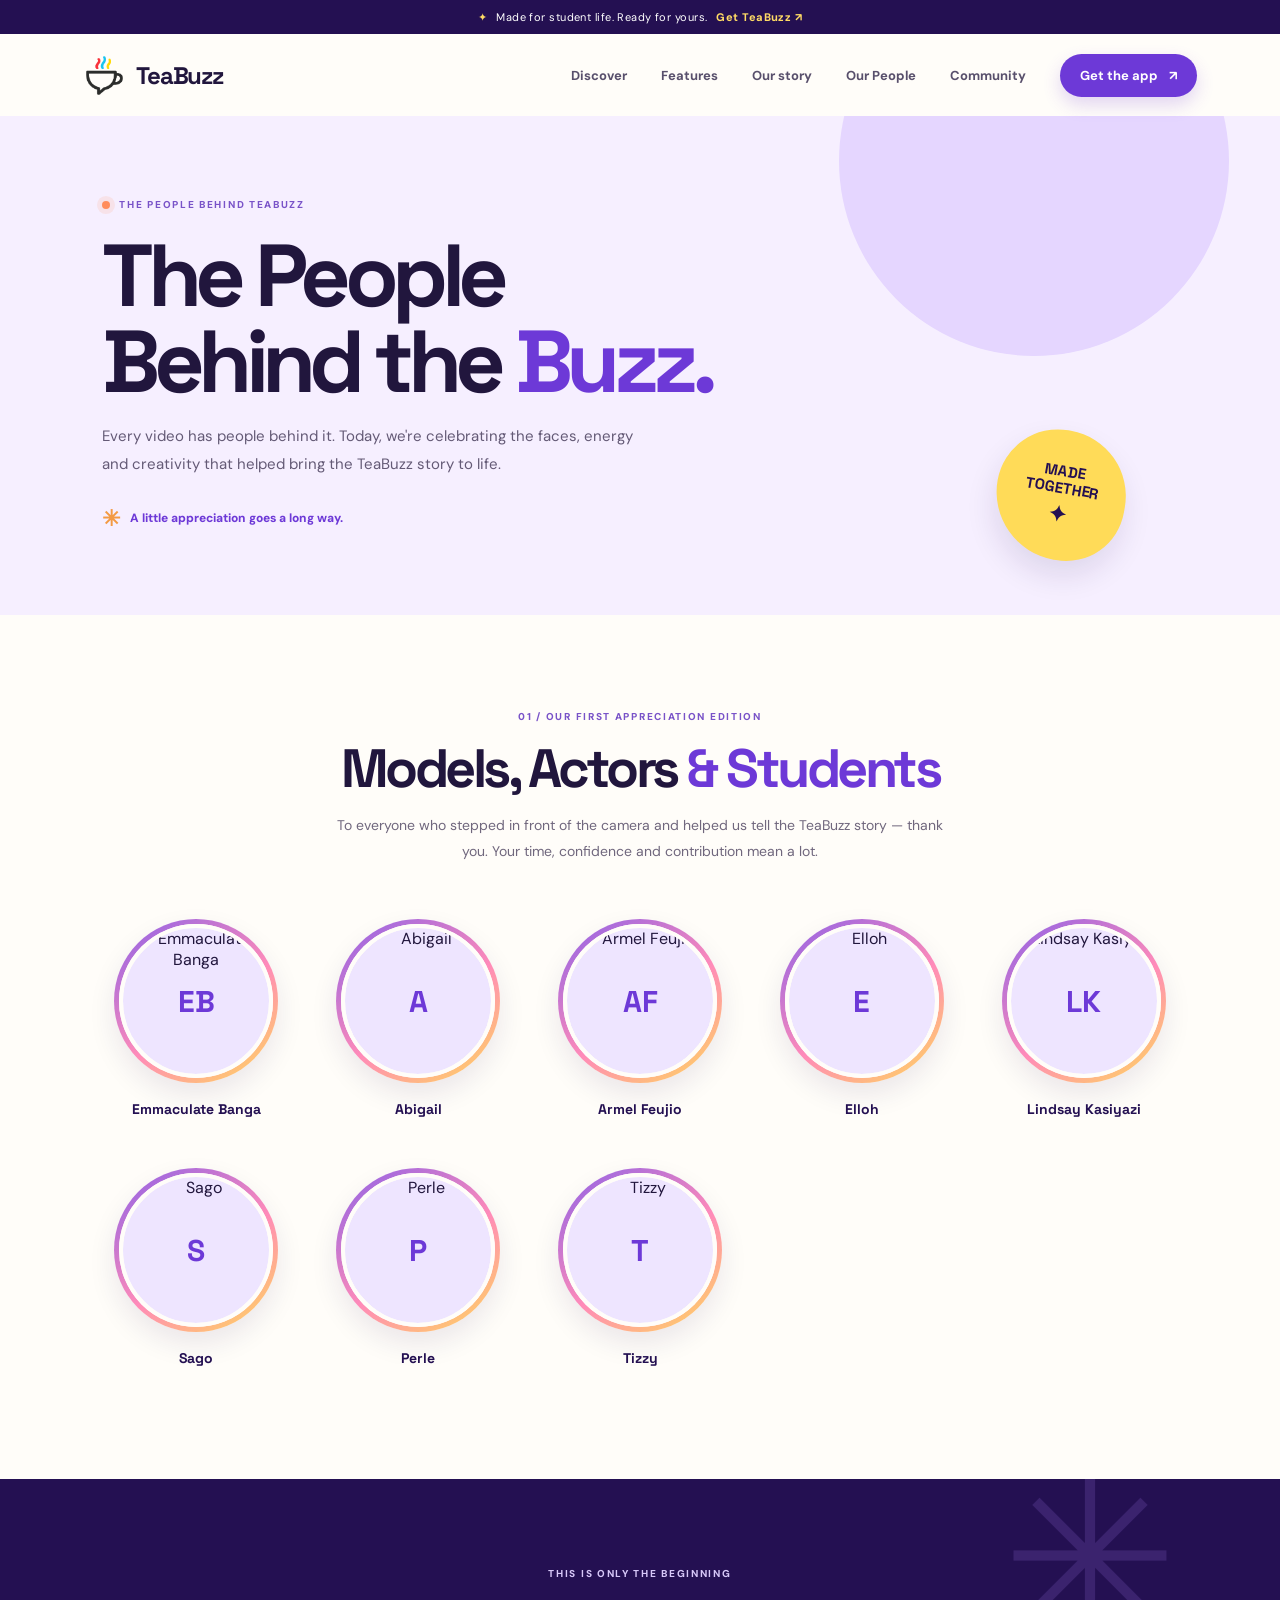
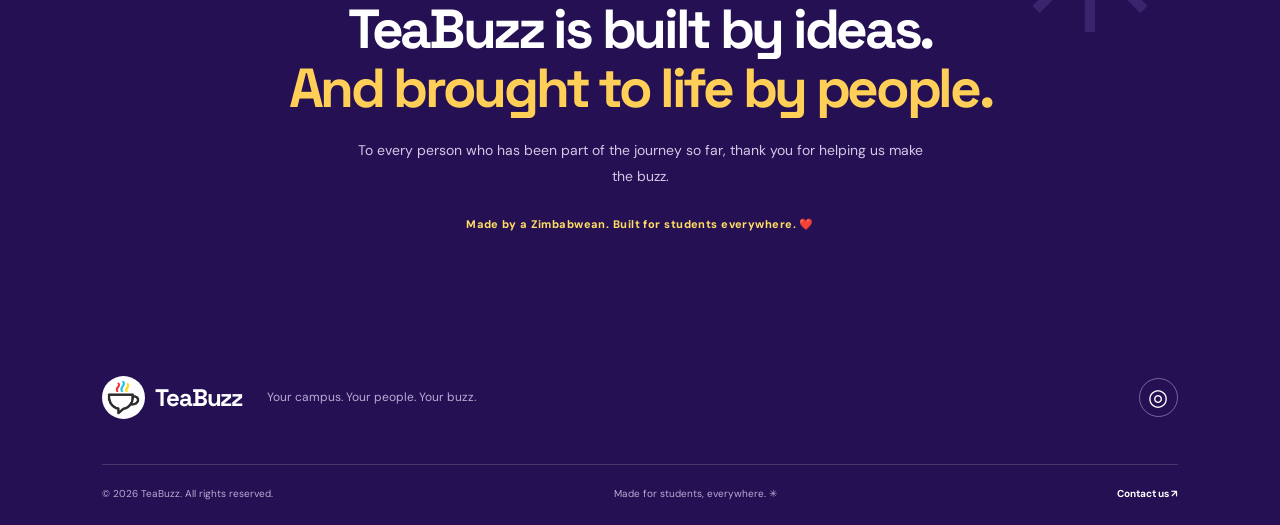
==== our-people.html @ c519b357 "Add files via upload" ====
<!doctype html>
<html lang="en">
<head>
  <meta charset="utf-8">
  <meta name="viewport" content="width=device-width, initial-scale=1">
  <meta name="theme-color" content="#241052">
  <meta name="description" content="Meet the people who helped bring TeaBuzz to life.">
  <title>The People Behind the Buzz | TeaBuzz</title>
  <link rel="icon" type="image/png" href="assets/favicon.png?v=1">
  <link rel="apple-touch-icon" href="assets/favicon.png?v=1">
  <link rel="preconnect" href="https://fonts.googleapis.com">
  <link rel="preconnect" href="https://fonts.gstatic.com" crossorigin>
  <link href="https://fonts.googleapis.com/css2?family=DM+Sans:wght@400;500;600;700;800&family=Space+Grotesk:wght@500;600;700&display=swap" rel="stylesheet">
  <link rel="stylesheet" href="style.css">
  <link rel="stylesheet" href="our-people.css">
</head>
<body>
  <div class="announcement"><span class="spark">✦</span> Made for student life. Ready for yours. <a href="index.html#download">Get TeaBuzz <span>↗</span></a></div>
  <header class="site-header" id="top">
    <a class="brand" href="index.html" aria-label="TeaBuzz home"><img src="assets/logo.png" alt="TeaBuzz logo"><span>TeaBuzz</span></a>
    <button class="menu-toggle" aria-label="Open navigation" aria-expanded="false"><i></i><i></i></button>
    <nav class="nav" aria-label="Main navigation">
      <a href="index.html#discover">Discover</a><a href="index.html#features">Features</a><a href="index.html#story">Our story</a>
      <a href="our-people.html" aria-current="page">Our People</a><a href="index.html#community">Community</a><a class="nav-cta" href="index.html#download">Get the app <span>↗</span></a>
    </nav>
  </header>
  <main class="people-page">
    <section class="people-hero"><div class="people-hero-glow"></div><div class="people-hero-content">
      <div class="people-eyebrow"><span></span> THE PEOPLE BEHIND TEABUZZ</div>
      <h1>The People<br>Behind the <em>Buzz.</em></h1>
      <p>Every video has people behind it. Today, we're celebrating the faces, energy and creativity that helped bring the TeaBuzz story to life.</p>
      <div class="people-hero-note"><b>✳</b> A little appreciation goes a long way.</div>
    </div><div class="people-hero-sticker" aria-hidden="true">MADE<br>TOGETHER <span>✦</span></div></section>
    <section class="people-gallery" aria-labelledby="models-actors-heading">
      <div class="people-section-heading"><div class="people-kicker">01 / OUR FIRST APPRECIATION EDITION</div>
        <h2 id="models-actors-heading">Models, Actors <em>&amp; Students</em></h2>
        <p>To everyone who stepped in front of the camera and helped us tell the TeaBuzz story — thank you. Your time, confidence and contribution mean a lot.</p>
      </div>
      <div class="people-grid">
        <article class="person-card"><div class="person-portrait"><span>EB</span><img src="assets/emmaculate-banga.jpg" alt="Emmaculate Banga" loading="lazy"></div><h3>Emmaculate Banga</h3></article>
        <article class="person-card"><div class="person-portrait"><span>A</span><img src="assets/abigail.jpg" alt="Abigail" loading="lazy"></div><h3>Abigail</h3></article>
        <article class="person-card"><div class="person-portrait"><span>AF</span><img src="assets/armel-feujio.jpg" alt="Armel Feujio" loading="lazy"></div><h3>Armel Feujio</h3></article>
        <article class="person-card"><div class="person-portrait"><span>E</span><img src="assets/elloh.jpg" alt="Elloh" loading="lazy"></div><h3>Elloh</h3></article>
        <article class="person-card"><div class="person-portrait"><span>LK</span><img src="assets/lindsay-kasiyazi.jpg" alt="Lindsay Kasiyazi" loading="lazy"></div><h3>Lindsay Kasiyazi</h3></article>
        <article class="person-card"><div class="person-portrait"><span>S</span><img src="assets/sago.jpg" alt="Sago" loading="lazy"></div><h3>Sago</h3></article>
        <article class="person-card"><div class="person-portrait"><span>P</span><img src="assets/perle.jpg" alt="Perle" loading="lazy"></div><h3>Perle</h3></article>
        <article class="person-card"><div class="person-portrait"><span>T</span><img src="assets/tizzy.jpg" alt="Tizzy" loading="lazy"></div><h3>Tizzy</h3></article>
      </div>
    </section>
    <section class="people-thanks"><div class="people-thanks-star">✳</div><div class="people-kicker">THIS IS ONLY THE BEGINNING</div>
      <h2>TeaBuzz is built by ideas.<br><em>And brought to life by people.</em></h2>
      <p>To every person who has been part of the journey so far, thank you for helping us make the buzz.</p>
      <span>Made by a Zimbabwean. Built for students everywhere. ❤️</span>
    </section>
  </main>
  <footer class="footer"><div class="footer-main">
    <a class="brand footer-brand" href="index.html"><img src="assets/logo.png" alt=""><span>TeaBuzz</span></a>
    <p>Your campus. Your people. Your buzz.</p><div class="footer-social"><a href="https://www.instagram.com/teabu_zz/" target="_blank" rel="noopener" aria-label="Instagram">◎</a></div>
  </div><div class="footer-bottom"><span>© <span id="year"></span> TeaBuzz. All rights reserved.</span><span>Made for students, everywhere. ✳</span><a href="mailto:blackishtechnologies@gmail.com">Contact us ↗</a></div></footer>
  <script src="script.js"></script>
  <script>
    document.querySelectorAll('.person-portrait img').forEach(img => {
      img.addEventListener('error', () => { img.hidden = true; });
    });
  </script>
</body>
</html>
---- style.css ----
*{box-sizing:border-box}html{scroll-behavior:smooth}body{margin:0;color:#21163d;background:#fffdf9;font-family:"DM Sans",sans-serif;overflow-x:hidden}a{color:inherit;text-decoration:none}img{display:block;max-width:100%}:root{--purple:#6d39d7;--deep:#241052;--pink:#ff6fae;--yellow:#ffd84f;--orange:#ff9555;--cream:#fff7e9;--ink:#21163d}.announcement{height:34px;background:#241052;color:#fff;text-align:center;font-size:11px;letter-spacing:.04em;display:flex;align-items:center;justify-content:center;gap:9px}.announcement a{font-weight:800;color:#ffdb65}.announcement .spark{color:#ffdb65}.site-header{height:82px;padding:0 6.5%;display:flex;align-items:center;justify-content:space-between;background:#fffdf9;position:relative;z-index:20}.brand{display:flex;align-items:center;gap:10px;font-family:"Space Grotesk";font-weight:700;font-size:24px;letter-spacing:-1.2px}.brand img{width:43px;height:43px;object-fit:contain}.nav{display:flex;align-items:center;gap:34px;font-size:13px;font-weight:700}.nav>a:not(.nav-cta){opacity:.75;transition:.2s}.nav>a:hover{color:var(--purple);opacity:1}.nav-cta{background:var(--purple);color:white;padding:13px 20px;border-radius:30px;box-shadow:0 8px 18px #6d39d733}.nav-cta span{margin-left:8px}.menu-toggle{display:none}.hero{min-height:690px;padding:85px 8% 95px;background:#f6efff;display:grid;grid-template-columns:1fr 1fr;align-items:center;position:relative;overflow:hidden}.hero-copy{position:relative;z-index:3;max-width:570px}.eyebrow,.section-kicker{font-size:10px;letter-spacing:.17em;font-weight:800;color:#7953c8}.eyebrow{display:flex;align-items:center;gap:9px}.eyebrow-dot{width:8px;height:8px;background:#ff8d5d;border-radius:50%;box-shadow:0 0 0 5px #ff8d5d22}.hero h1,.intro h2,.features h2,.story h2,.community h2,.download h2{font-family:"Space Grotesk";font-weight:700;letter-spacing:-.075em;line-height:.99;margin:24px 0}.hero h1{font-size:clamp(58px,7vw,98px)}.hero h1 span{color:var(--purple);position:relative}.hero h1 span:after{content:"";position:absolute;left:0;right:3%;height:9px;background:#ffcc57;bottom:-5px;border-radius:50%;transform:rotate(-2deg);z-index:-1}.hero-intro{font-size:16px;line-height:1.8;color:#645a76;max-width:450px;margin:30px 0}.hero-actions{display:flex;gap:12px;flex-wrap:wrap}.button{display:inline-flex;align-items:center;gap:11px;padding:12px 19px;border-radius:14px;font-weight:800;font-size:13px;transition:transform .25s,box-shadow .25s}.button:hover{transform:translateY(-4px);box-shadow:0 14px 24px #24105222}.button small{display:block;font-size:8px;letter-spacing:.07em;font-weight:600;opacity:.7;margin-bottom:2px}.button-dark{background:#241052;color:white}.button-light{background:#fff;color:#241052;box-shadow:0 8px 22px #24105212}.store-icon{font-size:24px}.play-icon{font-size:21px}.hero-proof{display:flex;align-items:center;gap:12px;margin-top:34px;color:#7a7188;font-size:11px}.hero-proof strong{color:#241052}.avatar-stack{display:flex}.avatar-stack b{width:27px;height:27px;border-radius:50%;background:#ffcf52;border:2px solid #f6efff;display:grid;place-items:center;margin-right:-7px;font-size:11px;color:#241052}.avatar-stack b:nth-child(2){background:#ff8fb9}.avatar-stack b:nth-child(3){background:#8c69e9;color:white}.hero-art{height:510px;position:relative;z-index:2}.phone{position:absolute;background:#fff;border:7px solid #20143a;border-radius:35px;overflow:hidden;box-shadow:0 28px 65px #2b175733}.phone img{width:100%;height:100%;object-fit:cover;object-position:top}.phone-main{width:222px;height:455px;left:25%;top:23px;transform:rotate(-7deg);z-index:3}.phone-side{width:185px;height:375px;left:59%;top:110px;transform:rotate(8deg);z-index:2}.phone-notch{position:absolute;z-index:2;width:78px;height:17px;background:#20143a;top:0;left:50%;transform:translateX(-50%);border-radius:0 0 12px 12px}.orbit{position:absolute;border:1px dashed #a98be8;border-radius:50%;width:440px;height:440px;left:10%;top:20px;transform:rotate(-18deg)}.orbit-b{width:500px;height:350px;left:0;top:75px;transform:rotate(28deg);border-color:#f3a8c8}.sticker{position:absolute;z-index:5;font-family:"Space Grotesk";font-size:14px;font-weight:700;line-height:1.05;padding:18px 15px;box-shadow:0 12px 24px #24105222}.sticker-yellow{background:#ffdb58;left:4%;top:45px;transform:rotate(-12deg);border-radius:50% 48% 44% 55%;}.sticker-yellow span{font-size:21px}.sticker-pink{background:#ff8bb9;right:0;bottom:40px;transform:rotate(10deg);border-radius:45% 55% 48% 52%}.float-pill{position:absolute;z-index:6;background:#fff;border-radius:30px;padding:11px 16px;box-shadow:0 12px 28px #24105220;font-size:11px;font-weight:800;display:flex;align-items:center;gap:8px}.pill-top{right:4%;top:72px}.pill-bottom{left:3%;bottom:50px}.pill-icon{width:24px;height:24px;border-radius:50%;display:grid;place-items:center}.purple{background:#eee5ff;color:#713cda}.orange{background:#fff0df;color:#f1843e}.sparkle{position:absolute;color:#f5a42b;font-size:29px}.s1{right:13%;top:8px}.s2{left:16%;bottom:9px;color:#ed6eaa}.s3{right:1%;top:48%}.hero-glow{position:absolute;border-radius:50%;filter:blur(2px);opacity:.55}.glow-one{width:400px;height:400px;background:#e5d6ff;right:-130px;top:-170px}.glow-two{width:250px;height:250px;background:#ffe2ee;left:35%;bottom:-180px}.scroll-cue{position:absolute;bottom:25px;left:8%;font-size:9px;letter-spacing:.15em;font-weight:800;color:#8d819e;display:flex;align-items:center;gap:10px}.scroll-cue span{width:27px;height:1px;background:#8d819e}.ticker{overflow:hidden;background:#ffd650;padding:17px 0;color:#241052}.ticker-track{display:flex;align-items:center;justify-content:space-around;gap:32px;white-space:nowrap;font-family:"Space Grotesk";font-weight:700;font-size:13px;letter-spacing:.08em;animation:marquee 26s linear infinite}.ticker b{font-size:19px;color:#7b42dc}@keyframes marquee{to{transform:translateX(-25%)}}.section-pad{padding:110px 8%}.intro{background:#fffdf9}.intro-grid{display:grid;grid-template-columns:1fr .7fr;gap:10%;align-items:end}.intro h2,.features h2,.story h2{font-size:clamp(48px,6vw,76px)}em{font-style:normal;color:var(--purple)}.intro-text{max-width:440px;color:#70677d;font-size:14px;line-height:1.9}.text-link{display:inline-block;margin-top:10px;font-size:12px;font-weight:800;color:var(--purple);border-bottom:1px solid #bda6ee;padding-bottom:6px}.photo-band{height:365px;display:grid;grid-template-columns:1.2fr .8fr .45fr;gap:16px;margin-top:55px;position:relative}.photo-panel{position:relative;border-radius:22px;overflow:hidden}.photo-campus{background:linear-gradient(135deg,#ff9b72,#f05e9a 55%,#6937ce);background-image:linear-gradient(0deg,#24105288,transparent 65%),url("https://images.unsplash.com/photo-1523240795612-9a054b0db644?auto=format&fit=crop&w=1200&q=85");background-position:center;background-size:cover}.photo-overlay{position:absolute;left:27px;bottom:27px;color:#fff;display:grid;gap:10px}.photo-overlay span{font-size:11px;opacity:.75}.photo-overlay strong{font-family:"Space Grotesk";font-size:29px;line-height:1.05}.shape-sun{position:absolute;right:30px;top:30px;width:70px;height:70px;border-radius:50%;background:#ffdb58;mix-blend-mode:screen}.photo-app{background:#efe7ff;display:flex;justify-content:center;align-items:center}.photo-app img{height:115%;width:auto;max-width:85%;object-fit:contain;object-position:top;filter:drop-shadow(0 15px 20px #24105222);transform:rotate(5deg) translateY(24px)}.photo-caption{position:absolute;bottom:15px;left:15px;background:#fff;padding:9px 13px;border-radius:30px;font-size:10px;font-weight:800}.photo-note{border-radius:22px;background:#ffdf69;display:flex;flex-direction:column;justify-content:center;align-items:center;text-align:center;font-family:"Space Grotesk";font-size:22px;line-height:1.05;transform:rotate(2deg)}.photo-note span{font-size:42px;color:#743ed5;margin-bottom:18px}.features{background:#f7f2ff}.features-head{display:flex;justify-content:space-between;align-items:end;margin-bottom:48px}.features-head h2{margin-bottom:0}.features-head>p{max-width:320px;color:#766c83;font-size:14px;line-height:1.8;margin-bottom:8px}.feature-grid{display:grid;grid-template-columns:repeat(2,1fr);gap:20px}.feature-card{min-height:470px;border-radius:24px;padding:28px 30px;position:relative;overflow:hidden}.feature-top{display:flex;justify-content:space-between;align-items:center;position:relative;z-index:2}.feature-number{font-family:"Space Grotesk";font-size:12px;font-weight:700;opacity:.55}.feature-tag{font-size:9px;letter-spacing:.13em;font-weight:800;padding:8px 11px;border-radius:20px;background:#ffffff8a}.feature-card h3{font-family:"Space Grotesk";font-size:35px;line-height:1.02;letter-spacing:-.06em;margin:35px 0 12px;position:relative;z-index:2}.feature-card p{font-size:12px;line-height:1.7;max-width:230px;color:#5d526c;position:relative;z-index:2}.card-feed{background:#ffdfeb}.card-events{background:#ffdf75}.card-hub{background:#d9ccff}.card-market{background:#d5f0e7}.card-connect{background:#ffe3cb}.card-study{background:#e2e8ff}.screen-wrap{position:absolute;right:8%;bottom:-95px;width:190px;height:330px;border:6px solid #20143a;border-radius:27px;overflow:hidden;background:white;box-shadow:0 18px 35px #2410522b;transform:rotate(7deg);z-index:1}.screen-wrap:before{content:"";position:absolute;z-index:2;top:0;left:50%;transform:translateX(-50%);width:65px;height:12px;border-radius:0 0 9px 9px;background:#20143a}.screen-wrap img{width:100%;height:100%;object-fit:cover;object-position:top}.screen-events{transform:rotate(-6deg);right:10%;bottom:-110px}.screen-hub{transform:rotate(6deg);right:10%;bottom:-115px}.screen-market{transform:rotate(-5deg);right:10%;bottom:-115px}.screen-connect{transform:rotate(5deg);right:10%;bottom:-120px}.screen-study{transform:rotate(-5deg);right:10%;bottom:-115px}.card-doodle{position:absolute;right:35px;top:46%;font-size:45px;color:#fff;opacity:.8}.marquee-quote{background:#241052;color:white;text-align:center;padding:90px 20px;position:relative;overflow:hidden}.marquee-quote p{font-family:"Space Grotesk";font-size:clamp(38px,5.5vw,68px);font-weight:700;letter-spacing:-.06em;line-height:1.05;margin:0;position:relative;z-index:2}.marquee-quote em{color:#ffcf58}.marquee-quote>span{display:block;font-size:9px;letter-spacing:.18em;color:#c3b4e5;margin-top:30px}.quote-shape{position:absolute;font-size:240px;color:#3b236e;right:8%;top:-45px;transform:rotate(15deg)}.story{display:grid;grid-template-columns:.85fr 1fr;gap:10%;align-items:center;background:#fffdf9}.story-image{height:560px;position:relative}.story-image>img{width:100%;height:100%;object-fit:cover;object-position:center 25%;border-radius:25px}.story-stamp{position:absolute;right:-30px;bottom:35px;background:#ffdc58;border-radius:50%;width:130px;height:130px;display:grid;place-content:center;text-align:center;font-family:"Space Grotesk";font-size:14px;font-weight:700;line-height:1.05;transform:rotate(10deg);box-shadow:0 12px 25px #24105222}.story-stamp span{font-size:20px;margin-top:5px}.story-copy h2{margin:22px 0 28px}.story-copy p{font-size:14px;line-height:1.9;color:#6f667d;max-width:480px}.story-signoff{margin-top:30px;padding-top:20px;border-top:1px solid #e8e1ee;font-size:12px;font-weight:800;color:#6d39d7}.story-signoff span{margin-left:10px;color:#ffad45}.community{padding-top:20px;padding-bottom:100px;background:#fffdf9}.community-card{background:#6d39d7;min-height:430px;border-radius:30px;color:white;display:grid;grid-template-columns:1fr 1fr;overflow:hidden;position:relative}.community-copy{padding:70px 0 65px 9%;position:relative;z-index:2}.light-kicker{color:#e2d6ff}.community h2{font-size:clamp(43px,5vw,64px);margin:24px 0}.community h2 em{color:#ffda62}.community-copy p{max-width:390px;font-size:13px;line-height:1.8;color:#e2d6ff;margin-bottom:28px}.button-white{background:#fff;color:#241052;padding:14px 22px}.community-art{position:relative;min-height:430px;background:radial-gradient(circle at 50% 50%,#986cf0,#6d39d7 65%)}.blob{position:absolute;border-radius:50%;filter:blur(1px)}.blob-one{width:280px;height:280px;background:#ff8cb7;right:12%;top:12%;opacity:.9}.blob-two{width:180px;height:180px;background:#ffdb58;right:43%;bottom:4%;opacity:.95}.mini-phone{position:absolute;width:165px;height:330px;border:7px solid #21163d;border-radius:29px;overflow:hidden;right:31%;top:50px;transform:rotate(9deg);z-index:2;box-shadow:0 20px 45px #24105266}.mini-phone img{height:100%;width:100%;object-fit:cover;object-position:top}.community-bubble{position:absolute;background:#fff;color:#241052;padding:13px 17px;border-radius:15px;font-family:"Space Grotesk";font-weight:700;font-size:12px;line-height:1.15;z-index:3;box-shadow:0 10px 20px #24105222}.bubble-a{top:60px;right:4%;transform:rotate(8deg)}.bubble-b{bottom:45px;left:5%;transform:rotate(-8deg);background:#ffdb58}.community-star{position:absolute;color:#ffdb58;font-size:55px;right:7%;bottom:30px}.download{background:#ffdf70;text-align:center;padding-top:100px;padding-bottom:100px}.download-inner{position:relative}.download h2{font-size:clamp(55px,7vw,85px);margin:20px 0 10px}.download p{font-size:14px;color:#64552d;margin:0 0 28px}.centered{justify-content:center}.download-doodle{position:absolute;font-size:85px;color:#fff8df}.doodle-left{left:8%;top:20px;transform:rotate(-18deg)}.doodle-right{right:9%;bottom:0;color:#8a56dd;transform:rotate(16deg)}.footer{background:#241052;color:white;padding:55px 8% 25px}.footer-main{display:flex;align-items:center;gap:25px;padding-bottom:45px}.footer-brand{color:white}.footer-brand img{background:white;border-radius:50%;padding:3px}.footer-main p{font-size:12px;color:#b9acd6;margin:0}.footer-social{margin-left:auto}.footer-social a{display:grid;place-items:center;width:39px;height:39px;border:1px solid #78659d;border-radius:50%;font-size:23px}.footer-bottom{border-top:1px solid #49366d;padding-top:22px;display:flex;justify-content:space-between;gap:20px;color:#b9acd6;font-size:10px}.footer-bottom a{color:#fff;font-weight:700}.reveal{opacity:0;transform:translateY(28px);transition:opacity .75s ease,transform .75s cubic-bezier(.2,.7,.2,1)}.reveal.visible{opacity:1;transform:translateY(0)}@media(max-width:900px){.hero{padding-left:6%;padding-right:6%;grid-template-columns:1fr 1fr}.hero-art{transform:scale(.88);transform-origin:center}.nav{gap:18px}.section-pad{padding:85px 6%}.photo-band{grid-template-columns:1fr .8fr .4fr}.feature-card{min-height:440px}.story{gap:7%}}@media(max-width:680px){.announcement{font-size:9px}.site-header{height:70px;padding:0 5%}.brand{font-size:21px}.brand img{width:37px;height:37px}.menu-toggle{display:flex;flex-direction:column;gap:5px;border:0;background:none;padding:10px}.menu-toggle i{width:23px;height:2px;background:#241052;display:block}.nav{display:none;position:absolute;top:70px;left:0;right:0;background:#fffdf9;padding:20px 6% 25px;box-shadow:0 15px 20px #24105212;flex-direction:column;align-items:stretch;gap:20px}.nav.open{display:flex}.nav-cta{text-align:center}.hero{display:flex;flex-direction:column;align-items:stretch;padding:65px 7% 75px;min-height:0}.hero h1{font-size:clamp(55px,15vw,76px);margin-top:20px}.hero-intro{font-size:14px;margin:24px 0}.hero-art{height:410px;width:100%;transform:scale(.83);transform-origin:top center;margin:20px 0 -45px}.phone-main{width:190px;height:390px;left:23%}.phone-side{width:155px;height:320px;left:57%;top:80px}.orbit{width:370px;height:370px;left:0}.orbit-b{width:400px;height:300px}.sticker-yellow{left:0;top:35px}.sticker-pink{right:0;bottom:10px}.pill-top{right:0;top:55px}.pill-bottom{left:0;bottom:10px}.scroll-cue{left:7%;bottom:22px}.ticker-track{font-size:11px;gap:22px}.section-pad{padding:75px 7%}.intro-grid{grid-template-columns:1fr;gap:5px}.intro h2,.features h2,.story h2{font-size:54px}.intro-text{font-size:13px}.photo-band{height:auto;grid-template-columns:1fr 1fr;grid-template-rows:260px 170px;margin-top:35px;gap:10px}.photo-campus{grid-column:1/3}.photo-app img{height:140%;transform:rotate(4deg) translateY(20px)}.photo-note{font-size:17px}.photo-note span{font-size:30px;margin-bottom:9px}.features-head{display:block}.features-head>p{margin-top:25px}.feature-grid{grid-template-columns:1fr;gap:14px}.feature-card{min-height:420px;padding:23px}.feature-card h3{font-size:32px;margin-top:30px}.screen-wrap{width:170px;height:300px;right:8%;bottom:-95px}.marquee-quote{padding:75px 15px}.marquee-quote p{font-size:43px}.quote-shape{font-size:150px;right:-15px;top:0}.story{grid-template-columns:1fr;gap:45px}.story-image{height:430px;margin-right:18px}.story-stamp{width:110px;height:110px;right:-18px;font-size:12px}.story-copy p{font-size:13px}.community{padding-top:0;padding-bottom:75px}.community-card{grid-template-columns:1fr}.community-copy{padding:55px 8% 30px}.community h2{font-size:47px}.community-art{min-height:340px}.mini-phone{width:140px;height:280px;right:32%;top:35px}.blob-one{width:220px;height:220px;right:12%;top:10%}.blob-two{width:140px;height:140px;right:48%;bottom:0}.bubble-a{right:4%;top:40px}.bubble-b{left:4%;bottom:35px}.download{padding:75px 7%}.download h2{font-size:60px}.download-doodle{font-size:45px;opacity:.7}.doodle-left{left:-2%;top:0}.doodle-right{right:-2%;bottom:-15px}.footer{padding:45px 7% 22px}.footer-main{flex-wrap:wrap;gap:15px}.footer-main p{width:100%;order:3}.footer-social{margin-left:auto}.footer-bottom{flex-direction:column;gap:12px}.hero-actions .button{flex:1;justify-content:center;min-width:145px}}@media(prefers-reduced-motion:reduce){*,*:before,*:after{scroll-behavior:auto!important;animation-duration:.01ms!important;transition-duration:.01ms!important}.reveal{opacity:1;transform:none}}
---- our-people.css ----
/* TeaBuzz — The People Behind the Buzz */
.people-page { overflow: hidden; }
.people-hero { min-height: 420px; padding: 82px 8%; background: #f6efff; position: relative; overflow: hidden; display: flex; align-items: center; }
.people-hero-content { max-width: 720px; position: relative; z-index: 2; }
.people-eyebrow,.people-kicker { color: #7953c8; font-size: 10px; font-weight: 800; letter-spacing: .17em; }
.people-eyebrow { display: flex; align-items: center; gap: 9px; }
.people-eyebrow span { width: 8px; height: 8px; border-radius: 50%; background: #ff8d5d; box-shadow: 0 0 0 5px #ff8d5d22; }
.people-hero h1 { margin: 22px 0 18px; font: 700 clamp(54px,7vw,88px)/.98 'Space Grotesk',sans-serif; letter-spacing: -.075em; color: #21163d; }
.people-hero h1 em,.people-section-heading h2 em,.people-thanks h2 em { color: #6d39d7; font-style: normal; }
.people-hero-content>p { max-width: 560px; color: #645a76; font-size: 15px; line-height: 1.85; }
.people-hero-note { margin-top: 25px; display: flex; align-items: center; gap: 10px; color: #6d39d7; font-size: 12px; font-weight: 800; }
.people-hero-note b { color: #f39a43; font-size: 22px; }
.people-hero-glow { position: absolute; width: 390px; height: 390px; right: 4%; top: -150px; border-radius: 50%; background: #e5d6ff; }
.people-hero-sticker { position: absolute; right: 12%; bottom: 55px; z-index: 1; width: 130px; height: 130px; display: grid; align-content: center; justify-content: center; text-align: center; background: #ffdb58; border-radius: 48% 52% 46% 54%; transform: rotate(10deg); color: #241052; font: 700 15px/1.1 'Space Grotesk',sans-serif; box-shadow: 0 15px 30px #2410521c; }
.people-hero-sticker span { margin-top: 6px; font-size: 22px; }
.people-gallery { padding: 95px 8% 110px; background: #fffdf9; }
.people-section-heading { max-width: 720px; margin: 0 auto 55px; text-align: center; }
.people-section-heading h2 { margin: 18px 0 15px; font: 700 clamp(35px,4.5vw,54px)/1.05 'Space Grotesk',sans-serif; letter-spacing: -.065em; color: #21163d; }
.people-section-heading>p { max-width: 610px; margin: 0 auto; color: #70677d; font-size: 14px; line-height: 1.85; }
.people-grid { max-width: 1120px; margin: 0 auto; display: grid; grid-template-columns: repeat(5,minmax(0,1fr)); column-gap: 34px; row-gap: 48px; }
.person-card { min-width: 0; text-align: center; }
.person-portrait { width: min(100%,164px); aspect-ratio: 1; margin: 0 auto 17px; padding: 5px; position: relative; border-radius: 50%; background: linear-gradient(145deg,#8c61e8,#ff8bb9 55%,#ffdb58); box-shadow: 0 12px 28px #24105217; transition: transform .25s ease,box-shadow .25s ease; }
.person-portrait>span { position: absolute; inset: 5px; display: grid; place-items: center; border: 4px solid #fffdf9; border-radius: 50%; background: #eee5ff; color: #6d39d7; font: 700 30px 'Space Grotesk',sans-serif; }
.person-portrait img { position: relative; display: block; width: 100%; height: 100%; border-radius: 50%; object-fit: cover; border: 4px solid #fffdf9; background: transparent; }
.person-card:hover .person-portrait { transform: translateY(-5px); box-shadow: 0 18px 32px #24105225; }
.person-card h3 { margin: 0; color: #241052; font: 700 14px/1.4 'Space Grotesk',sans-serif; overflow-wrap: anywhere; }
.people-thanks { padding: 88px 8%; text-align: center; position: relative; overflow: hidden; background: #241052; color: #fff; }
.people-thanks-star { position: absolute; right: 8%; top: -55px; color: #3b236e; font-size: 210px; }
.people-thanks .people-kicker { color: #d7c8f8; position: relative; }
.people-thanks h2 { position: relative; margin: 20px 0; font: 700 clamp(34px,4.5vw,55px)/1.08 'Space Grotesk',sans-serif; letter-spacing: -.06em; }
.people-thanks h2 em { color: #ffcf58; }
.people-thanks p { position: relative; max-width: 570px; margin: 0 auto 23px; color: #d3c8e7; font-size: 14px; line-height: 1.8; }
.people-thanks>span { position: relative; color: #ffdb65; font-size: 11px; font-weight: 800; letter-spacing: .04em; }
@media(max-width:900px) { .people-grid { grid-template-columns: repeat(4,minmax(0,1fr)); gap: 42px 25px; } .people-hero-sticker { right: 7%; } }
@media(max-width:600px) {
 .people-hero { min-height: 390px; padding: 65px 7%; } .people-hero h1 { font-size: clamp(49px,13vw,68px); }
 .people-hero-content>p { max-width: 95%; font-size: 13px; } .people-hero-sticker { width: 88px; height: 88px; right: 6%; bottom: 20px; font-size: 10px; }
 .people-hero-sticker span { font-size: 15px; } .people-gallery { padding: 70px 7% 80px; }
 .people-section-heading { margin-bottom: 40px; } .people-section-heading h2 { font-size: 37px; }
 .people-section-heading>p { font-size: 13px; } .people-grid { grid-template-columns: repeat(3,minmax(0,1fr)); gap: 34px 13px; }
 .person-portrait { width: 100%; padding: 3px; margin-bottom: 11px; } .person-portrait>span { inset: 3px; border-width: 3px; font-size: 23px; }
 .person-portrait img { border-width: 3px; } .person-card h3 { font-size: 11px; } .people-thanks { padding: 72px 7%; }
}
@media(prefers-reduced-motion:reduce) { .person-portrait { transition: none; } }
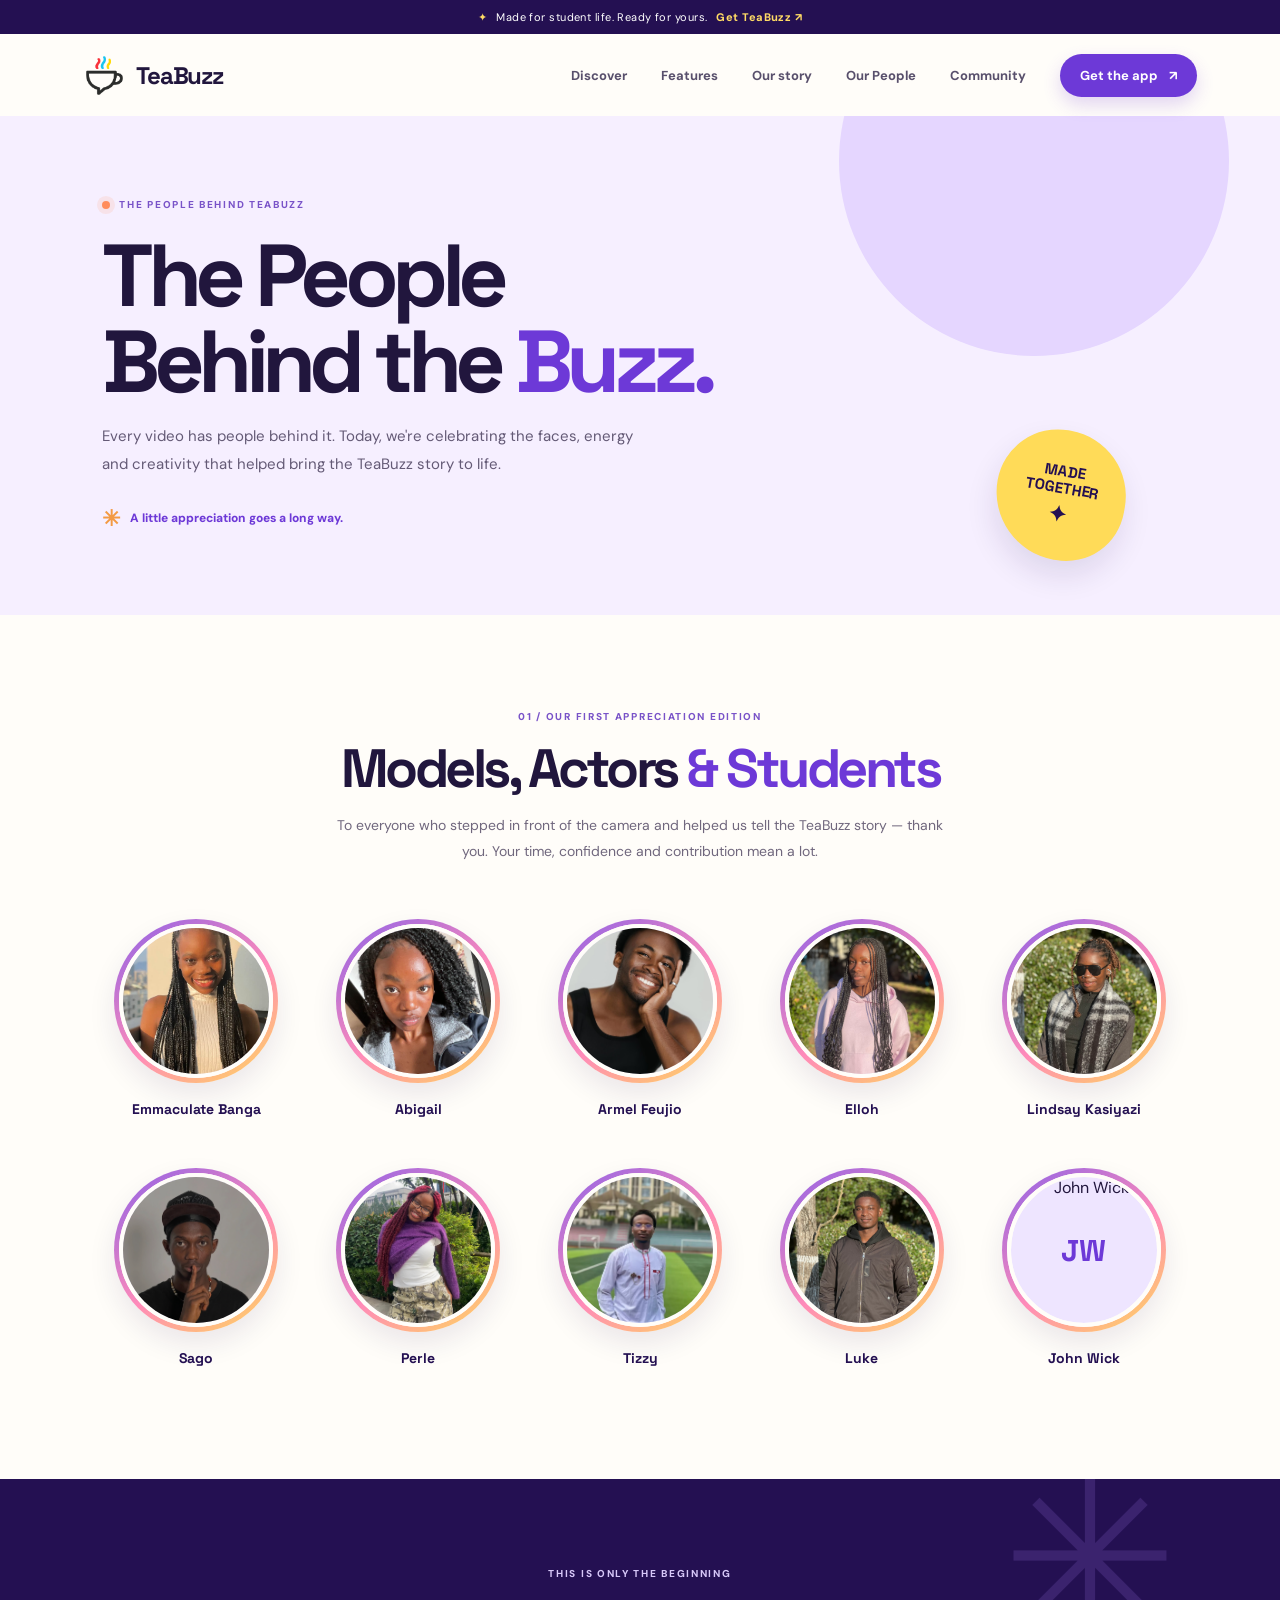
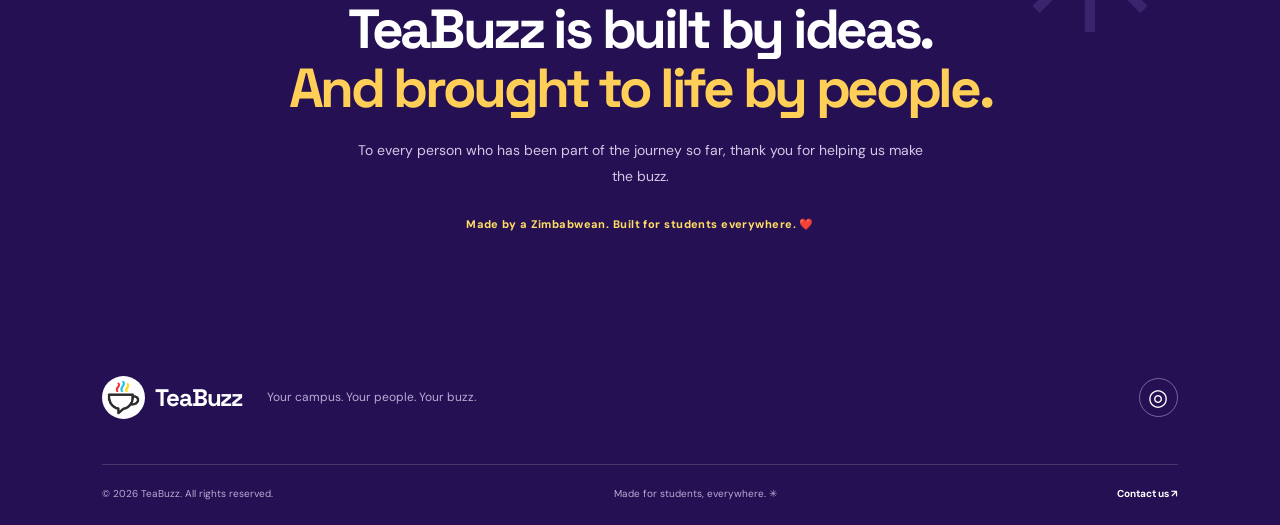
==== commit eb8d10ee: "Add Luke and John Wick to appreciation page" ====
--- a/our-people.html
+++ b/our-people.html
@@ -45,6 +45,8 @@
         <article class="person-card"><div class="person-portrait"><span>S</span><img src="assets/sago.jpg" alt="Sago" loading="lazy"></div><h3>Sago</h3></article>
         <article class="person-card"><div class="person-portrait"><span>P</span><img src="assets/perle.jpg" alt="Perle" loading="lazy"></div><h3>Perle</h3></article>
         <article class="person-card"><div class="person-portrait"><span>T</span><img src="assets/tizzy.jpg" alt="Tizzy" loading="lazy"></div><h3>Tizzy</h3></article>
+        <article class="person-card"><div class="person-portrait"><span>L</span><img src="assets/luke.jpg" alt="Luke" loading="lazy"></div><h3>Luke</h3></article>
+        <article class="person-card"><div class="person-portrait"><span>JW</span><img src="assets/john-wick.jpg" alt="John Wick" loading="lazy"></div><h3>John Wick</h3></article>
       </div>
     </section>
     <section class="people-thanks"><div class="people-thanks-star">✳</div><div class="people-kicker">THIS IS ONLY THE BEGINNING</div>
